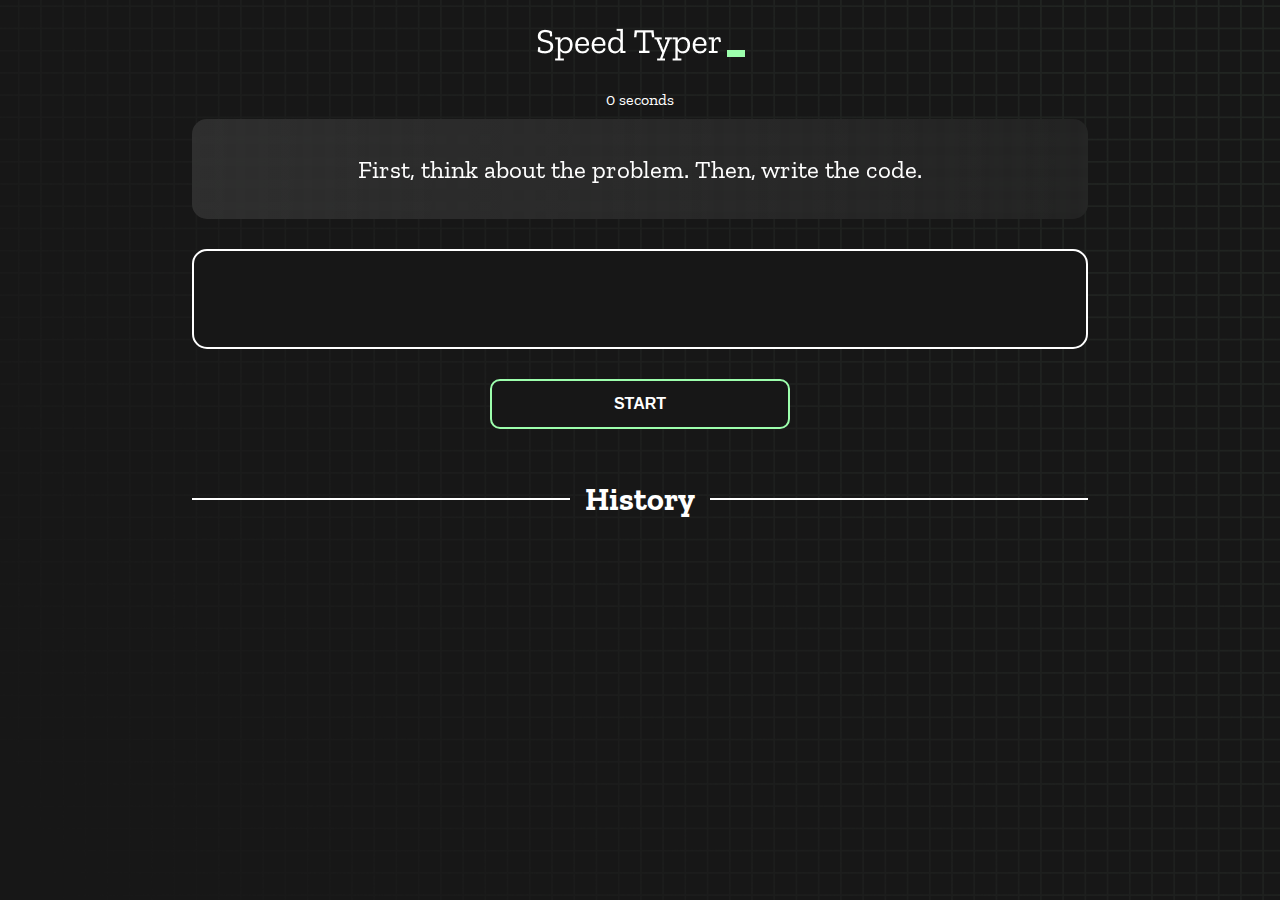
==== index.html @ 156d9044 "Initial commit" ====
<!DOCTYPE html>
<html lang="en">
  <head>
    <meta charset="UTF-8" />
    <meta http-equiv="X-UA-Compatible" content="IE=edge" />
    <meta name="viewport" content="width=device-width, initial-scale=1.0" />
    <title>Speed Monster</title>
    <link rel="stylesheet" href="styles.css" />
    <link rel="preconnect" href="https://fonts.googleapis.com" />
    <link rel="preconnect" href="https://fonts.gstatic.com" crossorigin />
    <link
      href="https://fonts.googleapis.com/css2?family=Zilla+Slab:wght@300;400;500&display=swap"
      rel="stylesheet"
    />
  </head>
  <body>
    <h1 class="title"><img src="./logo.png" /></h1>
    <div id="show-time">0 seconds</div>

    <div class="box-container">
      <div id="question"></div>

      <div id="display" class="inactive"></div>

      <div class="buttons">
        <button id="starts">START</button>
      </div>

      <div class="divider-container">
        <div class="line"></div>
        <h1 class="title2">History</h1>
        <div class="line"></div>
      </div>
      <div id="histories"></div>
    </div>

    <div id="countdown"></div>
    <div id="modal-background" class="hidden"></div>
    <div id="result" class="hidden"></div>

    <script src="./history.js"></script>
    <script src="./script.js"></script>
  </body>
</html>
---- styles.css ----
* {
  padding: 0;
  margin: 0;
  box-sizing: border-box;
}

body {
  background-image: url("./bg.png");
  background-size: cover;
  background-position: left top;
  font-family: "Zilla Slab", serif;
}

.box-container {
  width: 70%;
  margin: 0 auto;
}

#question {
  height: 100px;
  display: flex;
  align-items: center;
  justify-content: center;
  color: white;
  font-size: 25px;
  border-radius: 15px;
  background: rgb(255, 255, 255);
  background: linear-gradient(
    92.49deg,
    rgba(255, 255, 255, 0.1) 0.18%,
    rgba(255, 255, 255, 0.05) 99.85%
  );
  backdrop-filter: blur(5px);
  margin-bottom: 30px;
}

#display {
  height: 100px;
  display: flex;
  flex-wrap: wrap;
  align-items: center;
  padding-left: 5rem;
  color: white;
  font-size: 32px;
  background-color: #171717;
  border: 2px solid #9dffad;
  border-radius: 15px;
}

#countdown {
  position: fixed;
  height: 100vh;
  width: 100vw;
  background-color: rgba(0, 0, 0, 0.8);
  top: 0;
  left: 0;
  display: flex;
  align-items: center;
  justify-content: center;
  font-size: 3rem;
  color: white;
  display: none;
}
#result {
  position: fixed;
  top: 10%; 
  left: 10%;
  transform: translate(-50%, -50%);
  height: 250px;
  width: 400px;
  background-color: #171717;
  border-radius: 15px;
  border: 2px solid #9dffad;
  color: white;
  text-align: center;
  padding: 2rem;
}
#show-time{
  text-align: center;
  color: white;
  margin: 10px 0;
}

.green {
  color: #9dffad;
}
.red {
  color: #eb6565;
}
.bold {
  font-weight: 700;
}
.inactive {
  border: 2px solid white !important;
}
.hidden {
  display: none;
}
.title {
  text-align: center;
  color: white;
  margin: 20px 0;
}

.divider-container {
  height: 80px;
  display: flex;
  justify-content: center;
  align-items: center;
  gap: 15px;
  margin: 0 auto;
}

.line {
  height: 2px;
  background: white;
  width: 100%;
}

.title2 {
  color: white;
  display: block;
}

.buttons {
  display: flex;
  justify-content: center;
  margin: 30px 0;
}
button {
  padding: 10px 20px;
  border: none;
  font-size: 16px;
  font-weight: bold;
  width: 300px;
  height: 50px;
  color: white;
  background-color: #171717;
  border-radius: 10px;
  border: 2px solid #9dffad;
  cursor: pointer;
}

#histories {
  display: flex;
  flex-wrap: wrap;
  justify-content: space-around;
}

.card {
  width: 100%;
  height: 100%;
  padding: 50px;
  display: flex;
  justify-content: space-between;
  align-items: center;
  padding: 20px 30px;
  color: white;
  border-radius: 15px;
  background: rgb(255, 255, 255);
  background: linear-gradient(
    92.49deg,
    rgba(255, 255, 255, 0.1) 0.18%,
    rgba(255, 255, 255, 0.05) 99.85%
  );
  backdrop-filter: blur(5px);
  margin-bottom: 30px;
}

#modal-background {
  background: rgb(255, 255, 255);
  background: linear-gradient(
    92.49deg,
    rgba(255, 255, 255, 0.1) 0.18%,
    rgba(255, 255, 255, 0.05) 99.85%
  );
  backdrop-filter: blur(5px);
  height: 100vh;
  width: 100%;
  position: fixed;
  top: 0;
}

@media only screen and (max-width: 700px) {
  .box-container {
    padding: 0 20px;
    width: 100%;
  }
  .card {
    flex-direction: column;
  }
}
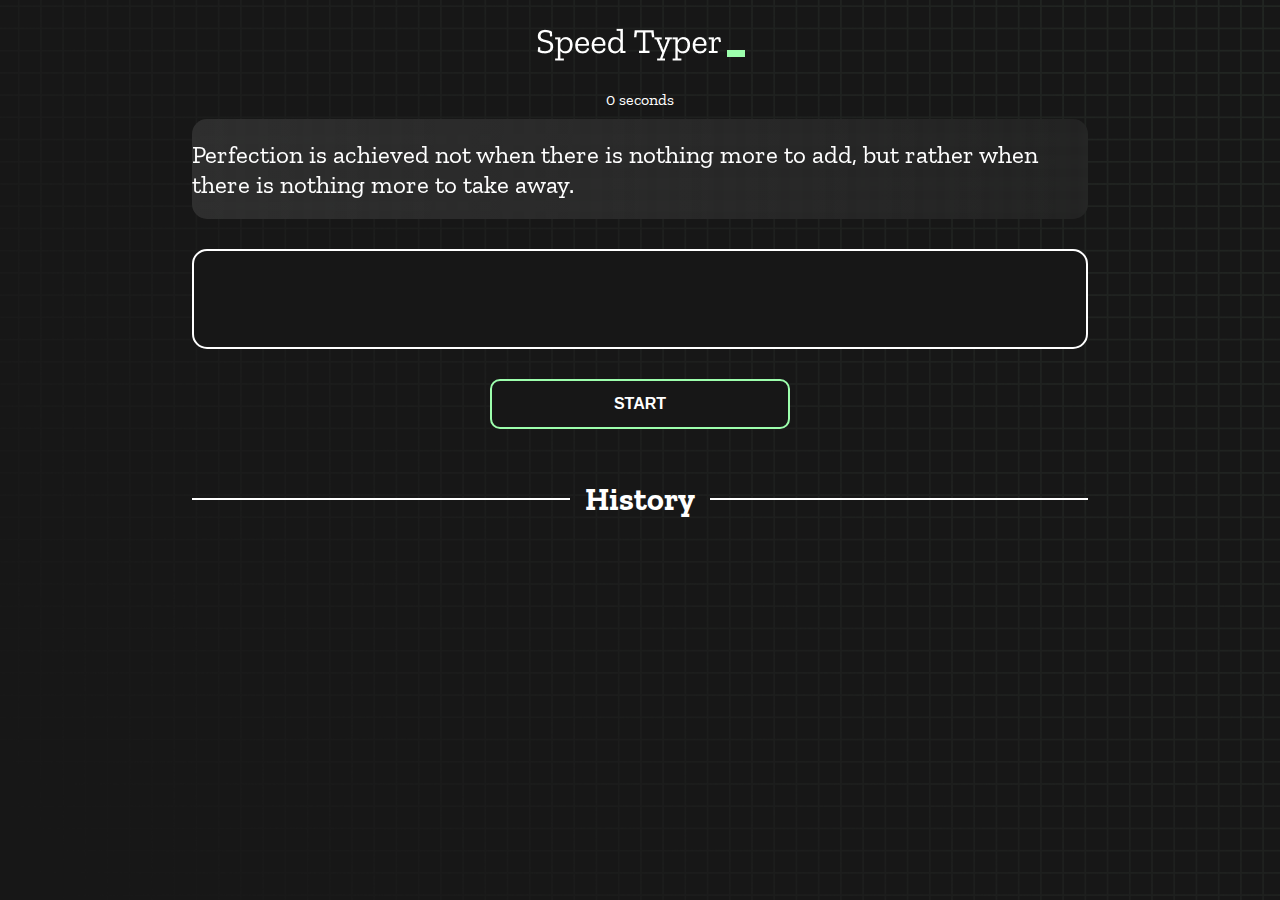
==== commit 2a5bc8f6: "made responsive" ====
--- a/index.html
+++ b/index.html
@@ -12,6 +12,7 @@
       href="https://fonts.googleapis.com/css2?family=Zilla+Slab:wght@300;400;500&display=swap"
       rel="stylesheet"
     />
+
   </head>
   <body>
     <h1 class="title"><img src="./logo.png" /></h1>
@@ -40,5 +41,6 @@
 
     <script src="./history.js"></script>
     <script src="./script.js"></script>
+
   </body>
 </html>
--- a/styles.css
+++ b/styles.css
@@ -63,8 +63,8 @@
 }
 #result {
   position: fixed;
-  top: 10%; 
-  left: 10%;
+  top: 50%; 
+  left: 50%;
   transform: translate(-50%, -50%);
   height: 250px;
   width: 400px;
@@ -143,8 +143,11 @@
 
 #histories {
   display: flex;
+  /* flex: auto; */
   flex-wrap: wrap;
   justify-content: space-around;
+  
+   
 }
 
 .card {
@@ -187,6 +190,21 @@
     width: 100%;
   }
   .card {
-    flex-direction: column;
+    /* flex-direction: column; */
+    display: block;
+    
+
   }
 }
+
+ @media only screen and (min-width: 992px) { 
+  
+  .card {
+    /* flex-direction: column; */
+    width: 30%;
+    display: block;
+    
+    
+
+   }
+}  